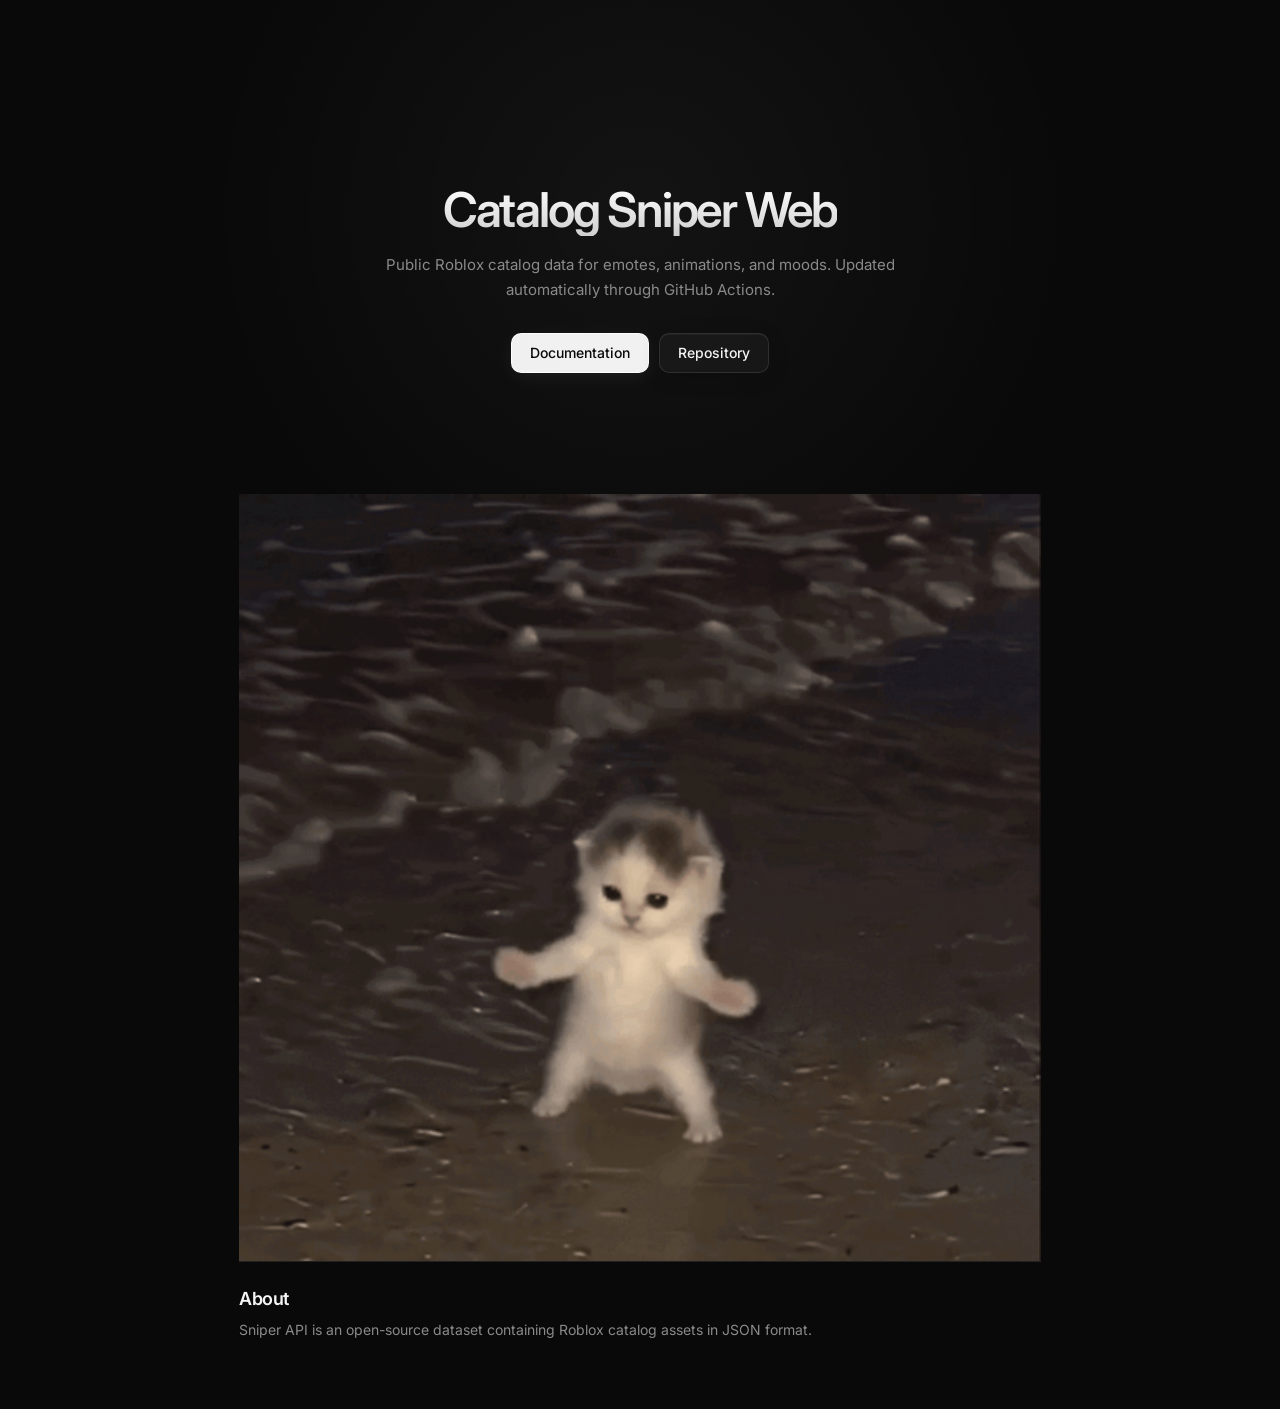
==== public/index.html @ e554ef7b "first commit" ====
<!DOCTYPE html>
<html lang="en">
<head>
    <meta charset="UTF-8">
    <meta name="viewport" content="width=device-width, initial-scale=1.0">
    <title>Catalog Sniper</title>
    <link rel="stylesheet" href="style.css">
</head>
<body>
<div class="container">
    <header>
        <h1>Catalog Sniper Web</h1>
        <p>
            Public Roblox catalog data for emotes, animations, and moods.
            Updated automatically through GitHub Actions.
        </p>
        <div class="actions">
            <a class="button primary" href="/docs">Documentation</a>
            <a class="button" href="https://github.com/B4TM4N-0/catalog-sniper" target="_blank" rel="noopener noreferrer">Repository</a>
        </div>
    </header>
    <img src="cat-cat-dance.gif" alt="Dancing cat">
    <section class="info">
        <h2>About</h2>
        <p>
            Sniper API is an open-source dataset containing Roblox catalog
            assets in JSON format.
        </p>
    </section>
</div>
</body>
</html>
---- public/style.css ----
@import url('https://fonts.googleapis.com/css2?family=Inter:wght@400;500;600&family=JetBrains+Mono:wght@400;500&display=swap');

:root {
    --background: #090909;
    --foreground: #f5f5f5;
    --muted: #8a8a8a;
    --border: rgba(255, 255, 255, 0.1);
    --glass: rgba(255, 255, 255, 0.035);
    --glass-hover: rgba(255, 255, 255, 0.07);
}

* {
    box-sizing: border-box;
}

html {
    min-height: 100%;
    scroll-behavior: smooth;
}

body {
    margin: 0;
    min-height: 100vh;
    background: radial-gradient(circle at 50% 15%, rgba(255, 255, 255, 0.045), transparent 32%), var(--background);
    color: var(--foreground);
    font-family: Inter, sans-serif;
    display: flex;
    justify-content: center;
    -webkit-font-smoothing: antialiased;
}

.container {
    width: 100%;
    max-width: 850px;
    min-height: 100vh;
    padding: 64px 24px;
    display: flex;
    flex-direction: column;
}

header {
    min-height: 430px;
    display: flex;
    flex-direction: column;
    align-items: center;
    justify-content: center;
    text-align: center;
    animation: hero-in .7s ease both;
}

h1 {
    margin: 0 0 16px;
    font-size: 48px;
    font-weight: 600;
    letter-spacing: -2.2px;
    line-height: 1.05;
    background: linear-gradient(180deg, #ffffff 0%, #cfcfcf 100%);
    -webkit-background-clip: text;
    background-clip: text;
    color: transparent;
}

header p {
    max-width: 600px;
    margin: 0;
    color: var(--muted);
    font-size: 15px;
    line-height: 1.7;
}

.actions {
    display: flex;
    align-items: center;
    justify-content: center;
    gap: 10px;
    margin-top: 30px;
    animation: buttons-in .7s .1s ease both;
}

.button {
    position: relative;
    display: inline-flex;
    align-items: center;
    justify-content: center;
    height: 40px;
    padding: 0 18px;
    border: 1px solid var(--border);
    border-radius: 10px;
    background: var(--glass);
    color: var(--foreground);
    text-decoration: none;
    font-size: 14px;
    font-weight: 500;
    backdrop-filter: blur(12px);
    -webkit-backdrop-filter: blur(12px);
    box-shadow: inset 0 1px 0 rgba(255, 255, 255, 0.04), 0 4px 20px rgba(0, 0, 0, 0.15);
    transition: transform .2s ease, background-color .2s ease, border-color .2s ease, box-shadow .2s ease;
}

.button:hover {
    background: var(--glass-hover);
    border-color: rgba(255, 255, 255, 0.18);
    transform: translateY(-2px);
    box-shadow: inset 0 1px 0 rgba(255, 255, 255, 0.06), 0 8px 25px rgba(0, 0, 0, 0.25);
}

.button:active {
    transform: translateY(0);
}

.button.primary {
    background: rgba(255, 255, 255, 0.94);
    border-color: rgba(255, 255, 255, 0.9);
    color: #090909;
    box-shadow: 0 4px 20px rgba(255, 255, 255, 0.06);
}

.button.primary:hover {
    background: #ffffff;
    border-color: #ffffff;
    box-shadow: 0 8px 28px rgba(255, 255, 255, 0.1);
}

.info {
    margin-top: auto;
    padding: 26px 0 4px;
    border-top: 1px solid var(--border);
    animation: fade-in .8s .2s ease both;
}

.info h2 {
    margin: 0 0 10px;
    font-size: 18px;
    font-weight: 600;
    letter-spacing: -0.4px;
}

.info p {
    max-width: 650px;
    margin: 0;
    color: var(--muted);
    font-size: 14px;
    line-height: 1.6;
}



/* animating kwkwkw */

@keyframes hero-in {
    from {opacity: 0; transform: translateY(12px)}
    to {opacity: 1; transform: translateY(0)}
}

@keyframes buttons-in {
    from {opacity: 0; transform: translateY(8px)}
    to {opacity: 1; transform: translateY(0)}
}

@keyframes fade-in {
    from {opacity: 0}
    to {opacity: 1}
}

/* mobile sizing*/

@media (max-width: 600px) {
    .container {padding: 40px 20px;}

    header {min-height: 400px}
    h1 {font-size: 36px; letter-spacing: -1.6px}
    header p {font-size: 14px}
    
    .actions {width: 100%; max-width: 330px}
    .button {flex: 1}
    .info {padding-top: 22px}
}

@media (prefers-reduced-motion: reduce) {
    *,
    *::before,
    *::after {animation-duration: 0.01ms !important; animation-iteration-count: 1 !important; transition-duration: 0.01ms !important;
    }
}
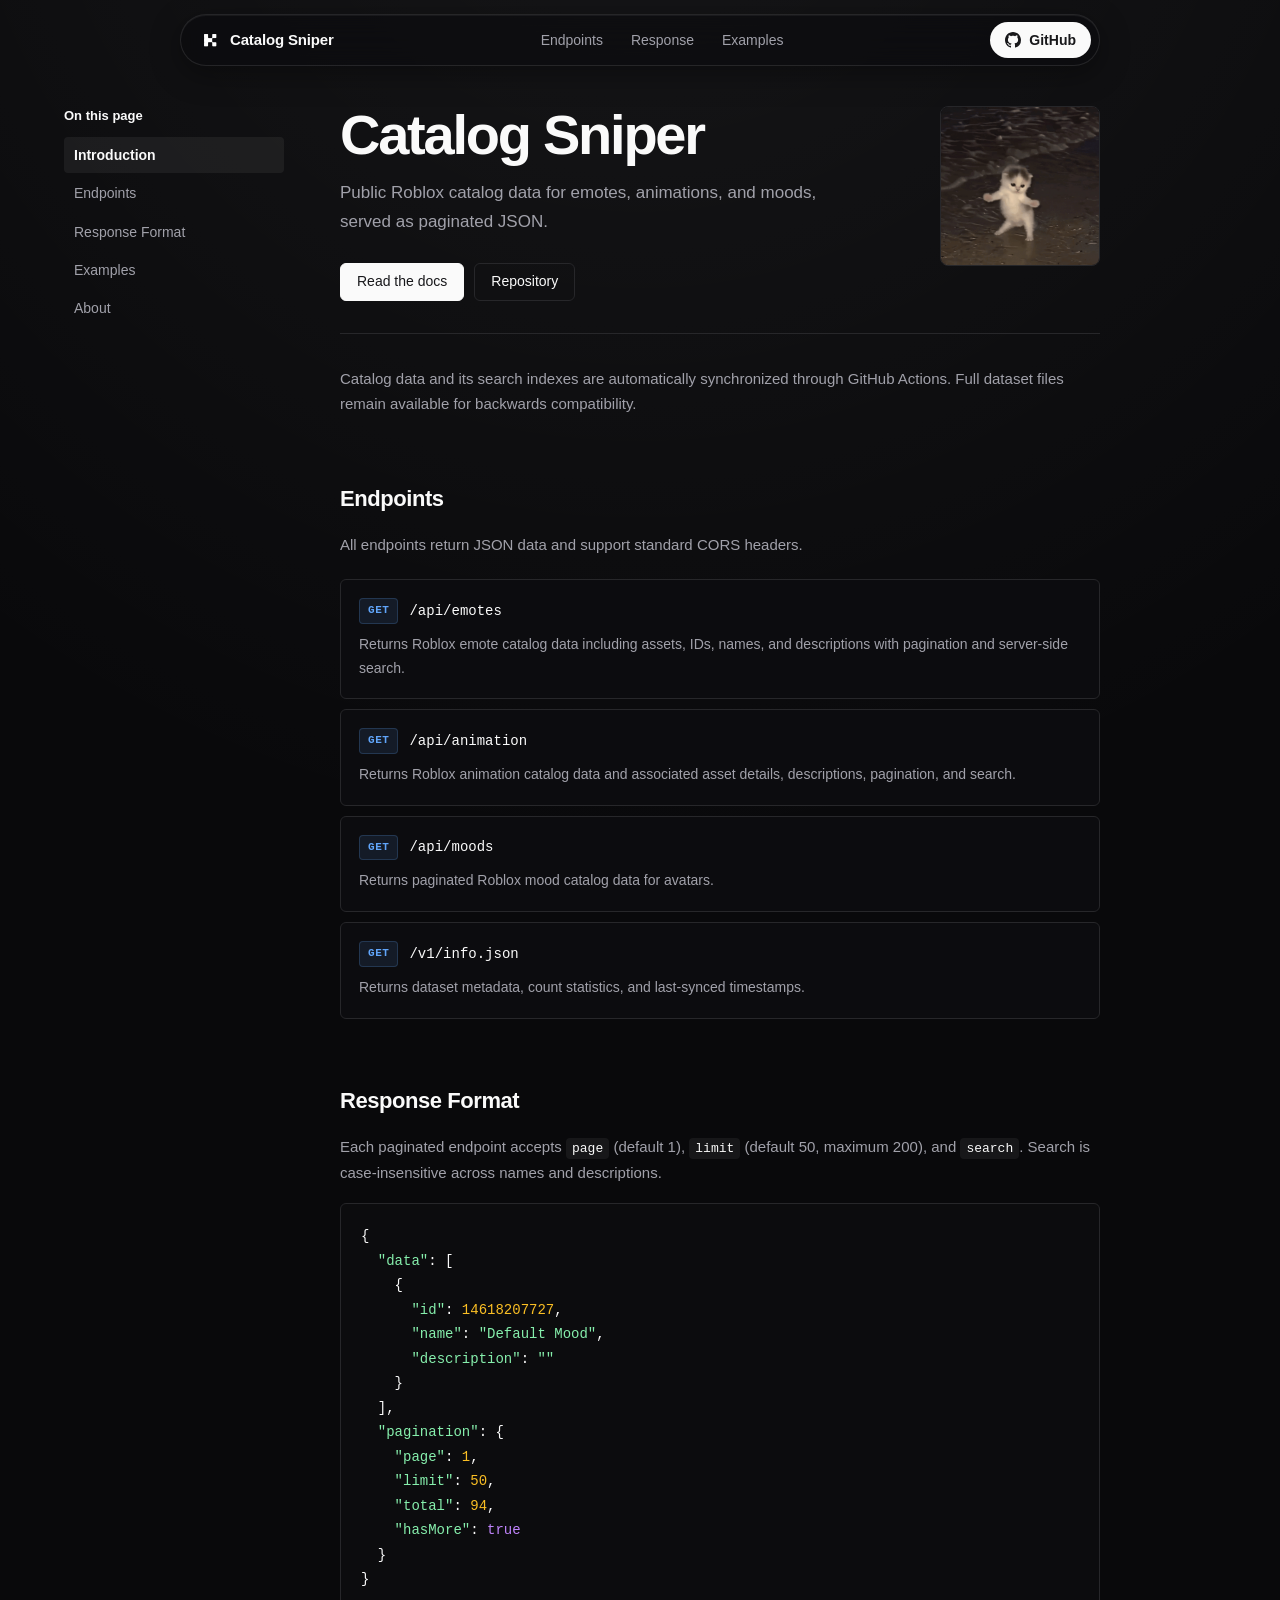
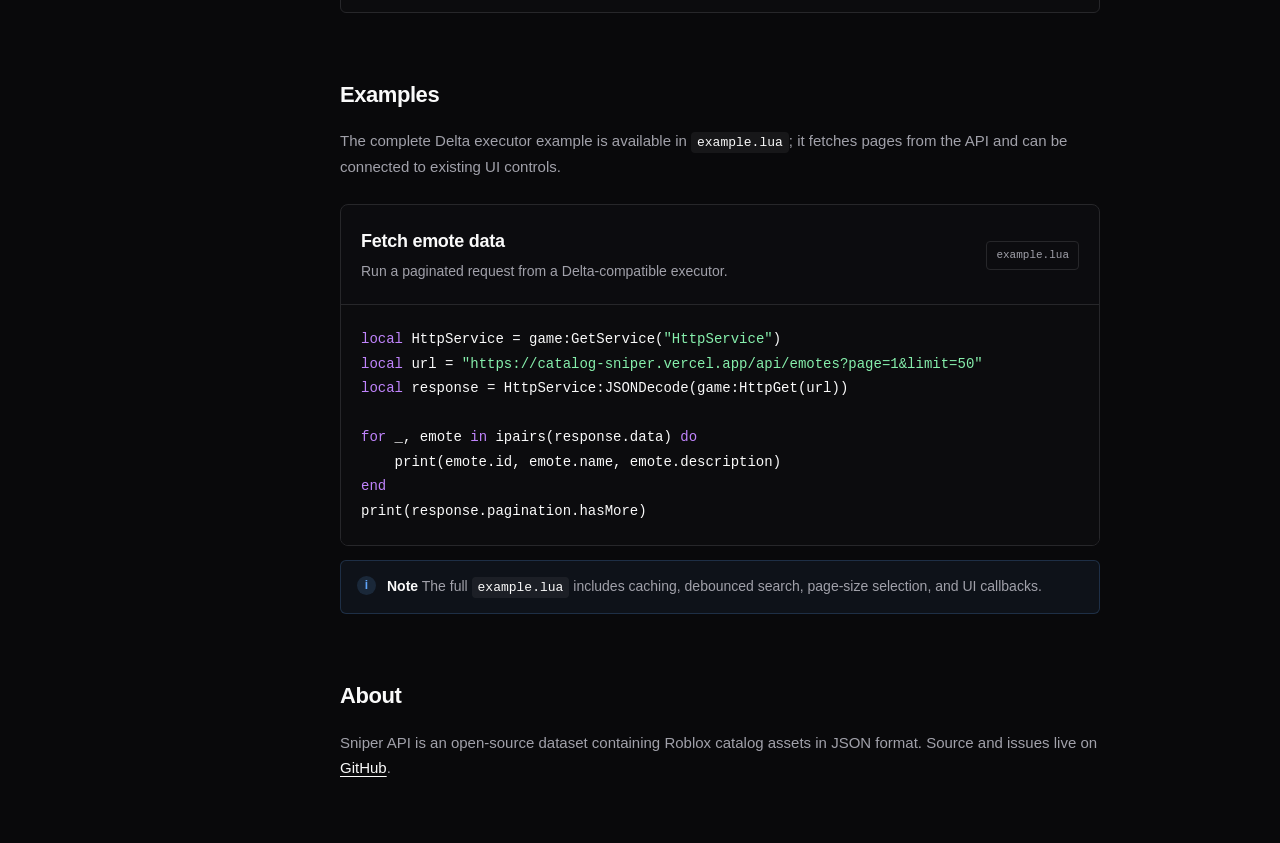
==== commit e07d1639: "Add files via upload" ====
--- a/public/index.html
+++ b/public/index.html
@@ -1,32 +1,208 @@
-<!DOCTYPE html>
-<html lang="en">
-<head>
-    <meta charset="UTF-8">
-    <meta name="viewport" content="width=device-width, initial-scale=1.0">
-    <title>Catalog Sniper</title>
-    <link rel="stylesheet" href="style.css">
-</head>
-<body>
-<div class="container">
-    <header>
-        <h1>Catalog Sniper Web</h1>
-        <p>
-            Public Roblox catalog data for emotes, animations, and moods.
-            Updated automatically through GitHub Actions.
-        </p>
-        <div class="actions">
-            <a class="button primary" href="/docs">Documentation</a>
-            <a class="button" href="https://github.com/B4TM4N-0/catalog-sniper" target="_blank" rel="noopener noreferrer">Repository</a>
-        </div>
-    </header>
-    <img src="cat-cat-dance.gif" alt="Dancing cat">
-    <section class="info">
-        <h2>About</h2>
-        <p>
-            Sniper API is an open-source dataset containing Roblox catalog
-            assets in JSON format.
-        </p>
-    </section>
-</div>
-</body>
-</html>
+<!DOCTYPE html>
+<html lang="en" class="dark">
+<head>
+    <meta charset="UTF-8">
+    <meta name="viewport" content="width=device-width, initial-scale=1.0">
+    <title>Catalog Sniper</title>
+    <meta name="description" content="Public Roblox catalog data for emotes, animations, and moods through paginated JSON APIs.">
+    <link rel="stylesheet" href="style.css">
+</head>
+<body>
+    <div class="sky" aria-hidden="true">
+        <span class="star" style="--top:-4%;--left:78%;--delay:0s;--dur:9s"></span>
+        <span class="star" style="--top:6%;--left:96%;--delay:3.2s;--dur:11s"></span>
+        <span class="star" style="--top:18%;--left:60%;--delay:6.1s;--dur:10s"></span>
+        <span class="star" style="--top:2%;--left:45%;--delay:8.4s;--dur:13s"></span>
+        <span class="star" style="--top:30%;--left:104%;--delay:1.7s;--dur:12s"></span>
+        <span class="star" style="--top:12%;--left:85%;--delay:10.3s;--dur:9.5s"></span>
+        <span class="star" style="--top:-2%;--left:25%;--delay:5s;--dur:14s"></span>
+    </div>
+
+    <header class="header">
+        <div class="header-container">
+            <a href="#top" class="brand">
+                <img class="brand-logo" src="assets/logo.png" alt="" width="22" height="22">
+                <span>Catalog Sniper</span>
+            </a>
+            <nav class="header-links" aria-label="Sections">
+                <a href="#endpoints">Endpoints</a>
+                <a href="#response">Response</a>
+                <a href="#examples">Examples</a>
+            </nav>
+            <a class="gh-button" href="https://github.com/zvqn/catalog-sniper" target="_blank" rel="noopener noreferrer">
+                <svg viewBox="0 0 16 16" width="16" height="16" fill="currentColor" aria-hidden="true"><path d="M8 0C3.58 0 0 3.58 0 8c0 3.54 2.29 6.53 5.47 7.59.4.07.55-.17.55-.38 0-.19-.01-.82-.01-1.49-2.01.37-2.53-.49-2.69-.94-.09-.23-.48-.94-.82-1.13-.28-.15-.68-.52-.01-.53.63-.01 1.08.58 1.23.82.72 1.21 1.87.87 2.33.66.07-.52.28-.87.51-1.07-1.78-.2-3.64-.89-3.64-3.95 0-.87.31-1.59.82-2.15-.08-.2-.36-1.02.08-2.12 0 0 .67-.21 2.2.82.64-.18 1.32-.27 2-.27s1.36.09 2 .27c1.53-1.04 2.2-.82 2.2-.82.44 1.1.16 1.92.08 2.12.51.56.82 1.27.82 2.15 0 3.07-1.87 3.75-3.65 3.95.29.25.54.73.54 1.48 0 1.07-.01 1.93-.01 2.2 0 .21.15.46.55.38A8.01 8.01 0 0 0 16 8c0-4.42-3.58-8-8-8z"/></svg>
+                <span>GitHub</span>
+            </a>
+        </div>
+    </header>
+
+    <div class="page">
+    <div class="docs-container" id="top">
+        <aside class="sidebar">
+            <div class="sidebar-group">
+                <span class="sidebar-title">On this page</span>
+                <nav class="sidebar-links">
+                    <a href="#introduction" class="active">Introduction</a>
+                    <a href="#endpoints">Endpoints</a>
+                    <a href="#response">Response Format</a>
+                    <a href="#examples">Examples</a>
+                    <a href="#about">About</a>
+                </nav>
+            </div>
+        </aside>
+
+        <main class="content">
+            <section id="introduction">
+                <div class="hero">
+                    <div class="hero-text">
+                        <h1>Catalog Sniper</h1>
+                        <p class="lead">
+                            Public Roblox catalog data for emotes, animations, and moods,
+                            served as paginated JSON.
+                        </p>
+                        <div class="actions">
+                            <a class="button primary" href="#endpoints">Read the docs</a>
+                            <a class="button" href="https://github.com/zvqn/catalog-sniper" target="_blank" rel="noopener noreferrer">Repository</a>
+                        </div>
+                    </div>
+                    <img class="hero-gif" src="assets/cat-aura.gif" alt="" width="160" height="160">
+                </div>
+                <hr class="separator">
+                <p>
+                    Catalog data and its search indexes are automatically synchronized through GitHub Actions.
+                    Full dataset files remain available for backwards compatibility.
+                </p>
+            </section>
+
+            <section id="endpoints">
+                <h2>Endpoints</h2>
+                <p>All endpoints return JSON data and support standard CORS headers.</p>
+                <div class="endpoints-list">
+                    <div class="endpoint-card">
+                        <div class="endpoint-header">
+                            <span class="badge badge-get">GET</span>
+                            <code>/api/emotes</code>
+                        </div>
+                        <p>
+                            Returns Roblox emote catalog data including assets,
+                            IDs, names, and descriptions with pagination and server-side search.
+                        </p>
+                    </div>
+                    <div class="endpoint-card">
+                        <div class="endpoint-header">
+                            <span class="badge badge-get">GET</span>
+                            <code>/api/animation</code>
+                        </div>
+                        <p>
+                            Returns Roblox animation catalog data and
+                            associated asset details, descriptions, pagination, and search.
+                        </p>
+                    </div>
+                    <div class="endpoint-card">
+                        <div class="endpoint-header">
+                            <span class="badge badge-get">GET</span>
+                            <code>/api/moods</code>
+                        </div>
+                        <p>
+                            Returns paginated Roblox mood catalog data for avatars.
+                        </p>
+                    </div>
+                    <div class="endpoint-card">
+                        <div class="endpoint-header">
+                            <span class="badge badge-get">GET</span>
+                            <code>/v1/info.json</code>
+                        </div>
+                        <p>
+                            Returns dataset metadata, count statistics,
+                            and last-synced timestamps.
+                        </p>
+                    </div>
+                </div>
+            </section>
+
+            <section id="response">
+                <h2>Response Format</h2>
+                <p>Each paginated endpoint accepts <code>page</code> (default 1), <code>limit</code> (default 50, maximum 200), and <code>search</code>. Search is case-insensitive across names and descriptions.</p>
+                <div class="code-block">
+                    <pre><code>{
+  <span class="key">"data"</span>: [
+    {
+      <span class="key">"id"</span>: <span class="number">14618207727</span>,
+      <span class="key">"name"</span>: <span class="string">"Default Mood"</span>,
+      <span class="key">"description"</span>: <span class="string">""</span>
+    }
+  ],
+  <span class="key">"pagination"</span>: {
+    <span class="key">"page"</span>: <span class="number">1</span>,
+    <span class="key">"limit"</span>: <span class="number">50</span>,
+    <span class="key">"total"</span>: <span class="number">94</span>,
+    <span class="key">"hasMore"</span>: <span class="keyword">true</span>
+  }
+}</code></pre>
+                </div>
+            </section>
+
+            <section id="examples">
+                <h2>Examples</h2>
+                <p class="section-description">The complete Delta executor example is available in <code>example.lua</code>; it fetches pages from the API and can be connected to existing UI controls.</p>
+                <div class="example-card">
+                    <div class="example-info">
+                        <div>
+                            <h3>Fetch emote data</h3>
+                            <p>Run a paginated request from a Delta-compatible executor.</p>
+                        </div>
+                        <span class="example-file">example.lua</span>
+                    </div>
+                    <div class="code-block">
+                        <pre><code><span class="keyword">local</span> HttpService = game:GetService(<span class="string">"HttpService"</span>)
+<span class="keyword">local</span> url = <span class="string">"https://catalog-sniper.vercel.app/api/emotes?page=1&amp;limit=50"</span>
+<span class="keyword">local</span> response = HttpService:JSONDecode(game:HttpGet(url))
+
+<span class="keyword">for</span> _, emote <span class="keyword">in</span> ipairs(response.data) <span class="keyword">do</span>
+    print(emote.id, emote.name, emote.description)
+<span class="keyword">end</span>
+print(response.pagination.hasMore)</code></pre>
+                    </div>
+                </div>
+                <div class="example-note">
+                    <span class="note-icon">i</span>
+                    <p>
+                        <strong>Note</strong>
+                        The full <code>example.lua</code> includes caching,
+                        debounced search, page-size selection, and UI callbacks.
+                    </p>
+                </div>
+            </section>
+
+            <section id="about">
+                <h2>About</h2>
+                <p>
+                    Sniper API is an open-source dataset containing Roblox catalog
+                    assets in JSON format. Source and issues live on
+                    <a href="https://github.com/B4TM4N-0/catalog-sniper" target="_blank" rel="noopener noreferrer">GitHub</a>.
+                </p>
+            </section>
+        </main>
+    </div>
+    </div>
+
+    <script>
+        (function () {
+            var links = document.querySelectorAll('.sidebar-links a');
+            var map = {};
+            links.forEach(function (a) { map[a.getAttribute('href').slice(1)] = a; });
+            var sections = document.querySelectorAll('main section');
+            if (!('IntersectionObserver' in window)) return;
+            var io = new IntersectionObserver(function (entries) {
+                entries.forEach(function (e) {
+                    if (e.isIntersecting && map[e.target.id]) {
+                        links.forEach(function (l) { l.classList.remove('active'); });
+                        map[e.target.id].classList.add('active');
+                    }
+                });
+            }, { rootMargin: '-20% 0px -70% 0px' });
+            sections.forEach(function (s) { io.observe(s); });
+        })();
+    </script>
+</body>
+</html>
--- a/public/style.css
+++ b/public/style.css
@@ -1,184 +1,677 @@
-@import url('https://fonts.googleapis.com/css2?family=Inter:wght@400;500;600&family=JetBrains+Mono:wght@400;500&display=swap');
-
-:root {
-    --background: #090909;
-    --foreground: #f5f5f5;
-    --muted: #8a8a8a;
-    --border: rgba(255, 255, 255, 0.1);
-    --glass: rgba(255, 255, 255, 0.035);
-    --glass-hover: rgba(255, 255, 255, 0.07);
-}
-
-* {
-    box-sizing: border-box;
-}
-
-html {
-    min-height: 100%;
-    scroll-behavior: smooth;
-}
-
-body {
-    margin: 0;
-    min-height: 100vh;
-    background: radial-gradient(circle at 50% 15%, rgba(255, 255, 255, 0.045), transparent 32%), var(--background);
-    color: var(--foreground);
-    font-family: Inter, sans-serif;
-    display: flex;
-    justify-content: center;
-    -webkit-font-smoothing: antialiased;
-}
-
-.container {
-    width: 100%;
-    max-width: 850px;
-    min-height: 100vh;
-    padding: 64px 24px;
-    display: flex;
-    flex-direction: column;
-}
-
-header {
-    min-height: 430px;
-    display: flex;
-    flex-direction: column;
-    align-items: center;
-    justify-content: center;
-    text-align: center;
-    animation: hero-in .7s ease both;
-}
-
-h1 {
-    margin: 0 0 16px;
-    font-size: 48px;
-    font-weight: 600;
-    letter-spacing: -2.2px;
-    line-height: 1.05;
-    background: linear-gradient(180deg, #ffffff 0%, #cfcfcf 100%);
-    -webkit-background-clip: text;
-    background-clip: text;
-    color: transparent;
-}
-
-header p {
-    max-width: 600px;
-    margin: 0;
-    color: var(--muted);
-    font-size: 15px;
-    line-height: 1.7;
-}
-
-.actions {
-    display: flex;
-    align-items: center;
-    justify-content: center;
-    gap: 10px;
-    margin-top: 30px;
-    animation: buttons-in .7s .1s ease both;
-}
-
-.button {
-    position: relative;
-    display: inline-flex;
-    align-items: center;
-    justify-content: center;
-    height: 40px;
-    padding: 0 18px;
-    border: 1px solid var(--border);
-    border-radius: 10px;
-    background: var(--glass);
-    color: var(--foreground);
-    text-decoration: none;
-    font-size: 14px;
-    font-weight: 500;
-    backdrop-filter: blur(12px);
-    -webkit-backdrop-filter: blur(12px);
-    box-shadow: inset 0 1px 0 rgba(255, 255, 255, 0.04), 0 4px 20px rgba(0, 0, 0, 0.15);
-    transition: transform .2s ease, background-color .2s ease, border-color .2s ease, box-shadow .2s ease;
-}
-
-.button:hover {
-    background: var(--glass-hover);
-    border-color: rgba(255, 255, 255, 0.18);
-    transform: translateY(-2px);
-    box-shadow: inset 0 1px 0 rgba(255, 255, 255, 0.06), 0 8px 25px rgba(0, 0, 0, 0.25);
-}
-
-.button:active {
-    transform: translateY(0);
-}
-
-.button.primary {
-    background: rgba(255, 255, 255, 0.94);
-    border-color: rgba(255, 255, 255, 0.9);
-    color: #090909;
-    box-shadow: 0 4px 20px rgba(255, 255, 255, 0.06);
-}
-
-.button.primary:hover {
-    background: #ffffff;
-    border-color: #ffffff;
-    box-shadow: 0 8px 28px rgba(255, 255, 255, 0.1);
-}
-
-.info {
-    margin-top: auto;
-    padding: 26px 0 4px;
-    border-top: 1px solid var(--border);
-    animation: fade-in .8s .2s ease both;
-}
-
-.info h2 {
-    margin: 0 0 10px;
-    font-size: 18px;
-    font-weight: 600;
-    letter-spacing: -0.4px;
-}
-
-.info p {
-    max-width: 650px;
-    margin: 0;
-    color: var(--muted);
-    font-size: 14px;
-    line-height: 1.6;
-}
-
-
-
-/* animating kwkwkw */
-
-@keyframes hero-in {
-    from {opacity: 0; transform: translateY(12px)}
-    to {opacity: 1; transform: translateY(0)}
-}
-
-@keyframes buttons-in {
-    from {opacity: 0; transform: translateY(8px)}
-    to {opacity: 1; transform: translateY(0)}
-}
-
-@keyframes fade-in {
-    from {opacity: 0}
-    to {opacity: 1}
-}
-
-/* mobile sizing*/
-
-@media (max-width: 600px) {
-    .container {padding: 40px 20px;}
-
-    header {min-height: 400px}
-    h1 {font-size: 36px; letter-spacing: -1.6px}
-    header p {font-size: 14px}
-    
-    .actions {width: 100%; max-width: 330px}
-    .button {flex: 1}
-    .info {padding-top: 22px}
-}
-
-@media (prefers-reduced-motion: reduce) {
-    *,
-    *::before,
-    *::after {animation-duration: 0.01ms !important; animation-iteration-count: 1 !important; transition-duration: 0.01ms !important;
-    }
-}
+@import url('https://fonts.googleapis.com/css2?family=Geist:wght@400;500;600;700&family=Geist+Mono:wght@400;500&display=swap');
+
+:root {
+    --background: #09090b;
+    --foreground: #fafafa;
+    --muted: #27272a;
+    --muted-foreground: #a1a1aa;
+    --border: #27272a;
+
+    --card: #0c0c0f;
+    --card-hover: #141417;
+
+    --primary: #fafafa;
+    --primary-foreground: #18181b;
+
+    --accent-get: #60a5fa;
+    --accent-get-bg: rgba(96, 165, 250, 0.1);
+
+    --accent-blue: #60a5fa;
+    --accent-purple: #c084fc;
+    --accent-green: #86efac;
+    --accent-yellow: #fbbf24;
+    --accent-red: #ff7b72;
+
+    --code-bg: #0c0c0e;
+
+    --radius-lg: 8px;
+    --radius-md: 6px;
+    --radius-sm: 4px;
+}
+
+* {
+    box-sizing: border-box;
+    margin: 0;
+    padding: 0;
+}
+
+html {
+    scroll-behavior: smooth;
+    color-scheme: dark;
+}
+
+body {
+    background-color: var(--background);
+    color: var(--foreground);
+    font-family: 'Geist', -apple-system, BlinkMacSystemFont, "Segoe UI", Roboto, sans-serif;
+    -webkit-font-smoothing: antialiased;
+    font-size: 15px;
+    line-height: 1.6;
+}
+
+a {
+    color: var(--foreground);
+    text-underline-offset: 3px;
+}
+
+:focus-visible {
+    outline: 2px solid var(--accent-blue);
+    outline-offset: 2px;
+}
+
+/* shooting stars */
+
+body {
+    background:
+        radial-gradient(circle at 50% -10%, rgba(255, 255, 255, 0.06), transparent 40%),
+        var(--background);
+}
+
+.sky {
+    position: fixed;
+    inset: 0;
+    z-index: 0;
+    overflow: hidden;
+    pointer-events: none;
+}
+
+.star {
+    position: absolute;
+    top: var(--top);
+    left: var(--left);
+    width: 150px;
+    height: 2px;
+    border-radius: 2px;
+    background: linear-gradient(90deg, transparent, rgba(255, 255, 255, .9));
+    box-shadow: 0 0 8px 1px rgba(255, 255, 255, .35);
+    opacity: 0;
+    transform: rotate(135deg);
+    animation: shoot var(--dur) var(--delay) linear infinite;
+}
+
+@keyframes shoot {
+    0%   { opacity: 0; transform: translate(0, 0) rotate(135deg); }
+    2%   { opacity: 1; }
+    13%  { opacity: 0; transform: translate(-700px, 700px) rotate(135deg); }
+    100% { opacity: 0; transform: translate(-700px, 700px) rotate(135deg); }
+}
+
+.page {
+    position: relative;
+    z-index: 1;
+}
+
+/* header: floating pill */
+
+.header {
+    position: sticky;
+    top: 0;
+    z-index: 50;
+    padding: 14px 16px 0;
+    pointer-events: none;
+}
+
+.header-container {
+    max-width: 920px;
+    height: 52px;
+    margin: 0 auto;
+    padding: 0 8px 0 18px;
+    display: flex;
+    align-items: center;
+    justify-content: space-between;
+    gap: 16px;
+    border: 1px solid rgba(255, 255, 255, .1);
+    border-radius: 999px;
+    background: rgba(12, 12, 15, .65);
+    backdrop-filter: blur(14px);
+    -webkit-backdrop-filter: blur(14px);
+    box-shadow: inset 0 1px 0 rgba(255, 255, 255, .05), 0 8px 30px rgba(0, 0, 0, .35);
+    pointer-events: auto;
+}
+
+.brand {
+    display: flex;
+    align-items: center;
+    gap: 9px;
+    color: var(--foreground);
+    font-size: 15px;
+    font-weight: 600;
+    letter-spacing: -.01em;
+    text-decoration: none;
+}
+
+.brand-logo {
+    display: block;
+    flex-shrink: 0;
+    object-fit: contain;
+}
+
+.header-links {
+    display: flex;
+    gap: 4px;
+}
+
+.header-links a {
+    padding: 6px 12px;
+    border-radius: 999px;
+    color: var(--muted-foreground);
+    font-size: 14px;
+    font-weight: 500;
+    text-decoration: none;
+    transition: color .15s ease, background-color .15s ease;
+}
+
+.header-links a:hover {
+    color: var(--foreground);
+    background: rgba(255, 255, 255, .07);
+}
+
+.gh-button {
+    display: inline-flex;
+    align-items: center;
+    gap: 8px;
+    height: 36px;
+    padding: 0 15px;
+    border-radius: 999px;
+    background: var(--primary);
+    color: var(--primary-foreground);
+    font-size: 14px;
+    font-weight: 600;
+    text-decoration: none;
+    transition: background-color .15s ease, transform .15s ease;
+}
+
+.gh-button:hover {
+    background: #e4e4e7;
+}
+
+.gh-button:active {
+    transform: scale(.97);
+}
+
+/* layout */
+
+.docs-container {
+    max-width: 1200px;
+    margin: 0 auto;
+    display: flex;
+    padding: 40px 24px;
+    gap: 56px;
+}
+
+.sidebar {
+    width: 220px;
+    flex-shrink: 0;
+    position: sticky;
+    top: 100px;
+    height: calc(100vh - 120px);
+    overflow-y: auto;
+}
+
+.sidebar-title {
+    display: block;
+    margin-bottom: 10px;
+    color: var(--foreground);
+    font-size: 13px;
+    font-weight: 600;
+}
+
+.sidebar-links {
+    display: flex;
+    flex-direction: column;
+    gap: 2px;
+}
+
+.sidebar-links a {
+    padding: 7px 10px;
+    border-radius: var(--radius-sm);
+    color: var(--muted-foreground);
+    font-size: 14px;
+    font-weight: 500;
+    text-decoration: none;
+    transition: color .15s ease, background-color .15s ease;
+}
+
+.sidebar-links a:hover {
+    color: var(--foreground);
+    background: rgba(255, 255, 255, .04);
+}
+
+.sidebar-links a.active {
+    color: var(--foreground);
+    background: rgba(255, 255, 255, .06);
+    font-weight: 600;
+}
+
+.content {
+    flex: 1;
+    max-width: 760px;
+    min-width: 0;
+    text-align: left;
+}
+
+/* hero */
+
+.hero {
+    display: flex;
+    align-items: flex-start;
+    justify-content: space-between;
+    gap: 32px;
+}
+
+.hero-text {
+    min-width: 0;
+}
+
+.hero-gif {
+    width: 160px;
+    height: 160px;
+    flex-shrink: 0;
+    object-fit: cover;
+    border: 1px solid var(--border);
+    border-radius: var(--radius-lg);
+    background: var(--card);
+}
+
+h1 {
+    margin-bottom: 14px;
+    font-size: 56px;
+    font-weight: 700;
+    letter-spacing: -.04em;
+    line-height: 1.05;
+}
+
+.lead {
+    max-width: 520px;
+    color: var(--muted-foreground);
+    font-size: 17px;
+    line-height: 1.7;
+}
+
+.actions {
+    display: flex;
+    flex-wrap: wrap;
+    gap: 10px;
+    margin-top: 26px;
+}
+
+.button {
+    display: inline-flex;
+    align-items: center;
+    justify-content: center;
+    height: 38px;
+    padding: 0 16px;
+    border: 1px solid var(--border);
+    border-radius: var(--radius-md);
+    background: transparent;
+    color: var(--foreground);
+    font-size: 14px;
+    font-weight: 500;
+    text-decoration: none;
+    transition: background-color .15s ease, border-color .15s ease;
+}
+
+.button:hover {
+    background: rgba(255, 255, 255, .06);
+    border-color: #3f3f46;
+}
+
+.button.primary {
+    background: var(--primary);
+    border-color: var(--primary);
+    color: var(--primary-foreground);
+}
+
+.button.primary:hover {
+    background: #e4e4e7;
+    border-color: #e4e4e7;
+}
+
+.separator {
+    height: 1px;
+    margin: 32px 0;
+    border: 0;
+    background: var(--border);
+}
+
+/* sections */
+
+section {
+    margin-bottom: 64px;
+    scroll-margin-top: 90px;
+}
+
+h2 {
+    margin-bottom: 12px;
+    padding-bottom: 4px;
+    font-size: 22px;
+    font-weight: 600;
+    letter-spacing: -.02em;
+}
+
+p {
+    margin-bottom: 16px;
+    color: var(--muted-foreground);
+    font-size: 15px;
+    line-height: 1.7;
+}
+
+p a {
+    color: var(--foreground);
+}
+
+code {
+    padding: 3px 6px;
+    border-radius: var(--radius-sm);
+    background: rgba(255, 255, 255, .06);
+    color: var(--foreground);
+    font-family: 'Geist Mono', monospace;
+    font-size: 13px;
+}
+
+.endpoints-list {
+    display: flex;
+    flex-direction: column;
+    gap: 10px;
+    margin-top: 22px;
+}
+
+.endpoint-card {
+    padding: 18px;
+    border: 1px solid var(--border);
+    border-radius: var(--radius-md);
+    background: var(--card);
+    transition: background-color .15s ease, border-color .15s ease;
+}
+
+.endpoint-card:hover {
+    background: var(--card-hover);
+    border-color: transparent;
+}
+
+/* spinning white stroke on hover */
+@property --angle {
+    syntax: '<angle>';
+    initial-value: 0deg;
+    inherits: false;
+}
+
+.endpoint-card {
+    position: relative;
+}
+
+.endpoint-card::before {
+    content: "";
+    position: absolute;
+    inset: -1px;
+    padding: 1.5px;
+    border-radius: inherit;
+    background: conic-gradient(from var(--angle), transparent 0%, transparent 60%, rgba(255, 255, 255, .15) 80%, #ffffff 100%);
+    -webkit-mask: linear-gradient(#000 0 0) content-box, linear-gradient(#000 0 0);
+    -webkit-mask-composite: xor;
+    mask: linear-gradient(#000 0 0) content-box exclude, linear-gradient(#000 0 0);
+    opacity: 0;
+    transition: opacity .25s ease;
+    pointer-events: none;
+}
+
+.endpoint-card:hover::before {
+    opacity: 1;
+    animation: spin-stroke 2.2s linear infinite;
+}
+
+@keyframes spin-stroke {
+    to { --angle: 360deg; }
+}
+
+.endpoint-header {
+    display: flex;
+    align-items: center;
+    gap: 11px;
+    margin-bottom: 9px;
+}
+
+.endpoint-header code {
+    padding: 0;
+    background: transparent;
+    font-size: 14px;
+    font-weight: 500;
+}
+
+.endpoint-card p {
+    margin: 0;
+    font-size: 14px;
+}
+
+.badge {
+    padding: 3px 8px;
+    border-radius: var(--radius-sm);
+    font-family: 'Geist Mono', monospace;
+    font-size: 11px;
+    font-weight: 600;
+    letter-spacing: .05em;
+}
+
+.badge-get {
+    color: var(--accent-get);
+    background: var(--accent-get-bg);
+    border: 1px solid rgba(96, 165, 250, .2);
+}
+
+.code-block {
+    margin-top: 18px;
+    overflow: hidden;
+    border: 1px solid var(--border);
+    border-radius: var(--radius-md);
+    background: var(--code-bg);
+}
+
+pre {
+    padding: 20px;
+    overflow-x: auto;
+}
+
+pre code {
+    display: block;
+    padding: 0;
+    background: transparent;
+    font-size: 14px;
+    line-height: 1.75;
+    white-space: pre;
+}
+
+.key { color: var(--accent-green); }
+.string { color: var(--accent-green); }
+.number { color: var(--accent-yellow); }
+.null { color: var(--accent-red); }
+.keyword { color: var(--accent-purple); }
+.function { color: var(--accent-blue); }
+
+.section-description {
+    margin-bottom: 24px;
+    font-size: 15px;
+}
+
+.example-card {
+    overflow: hidden;
+    border: 1px solid var(--border);
+    border-radius: var(--radius-lg);
+    background: var(--card);
+}
+
+.example-info {
+    display: flex;
+    align-items: center;
+    justify-content: space-between;
+    gap: 24px;
+    padding: 22px 20px 20px;
+}
+
+.example-info h3 {
+    margin-bottom: 5px;
+    font-size: 18px;
+    font-weight: 600;
+    letter-spacing: -.015em;
+}
+
+.example-info p {
+    margin: 0;
+    font-size: 14px;
+}
+
+.example-file {
+    flex-shrink: 0;
+    padding: 5px 9px;
+    border: 1px solid var(--border);
+    border-radius: var(--radius-sm);
+    color: var(--muted-foreground);
+    font-family: 'Geist Mono', monospace;
+    font-size: 11px;
+}
+
+.example-card .code-block {
+    margin: 0;
+    border: 0;
+    border-top: 1px solid var(--border);
+    border-radius: 0;
+}
+
+.example-card pre {
+    padding: 22px 20px;
+}
+
+.example-card pre code {
+    font-size: 14px;
+    line-height: 1.75;
+}
+
+.example-note {
+    display: flex;
+    align-items: flex-start;
+    gap: 11px;
+    margin-top: 14px;
+    padding: 15px 16px;
+    border: 1px solid rgba(96, 165, 250, .2);
+    border-radius: var(--radius-md);
+    background: rgba(96, 165, 250, .06);
+}
+
+.example-note p {
+    margin: 0;
+    font-size: 14px;
+    line-height: 1.55;
+}
+
+.example-note strong {
+    color: var(--foreground);
+}
+
+.note-icon {
+    width: 19px;
+    height: 19px;
+    flex-shrink: 0;
+    display: flex;
+    align-items: center;
+    justify-content: center;
+    border-radius: 50%;
+    background: rgba(96, 165, 250, .15);
+    color: var(--accent-blue);
+    font-size: 12px;
+    font-weight: 600;
+}
+
+#about {
+    margin-bottom: 24px;
+}
+
+/* scrollbar */
+
+::-webkit-scrollbar { width: 7px; height: 7px; }
+::-webkit-scrollbar-track { background: transparent; }
+::-webkit-scrollbar-thumb { border-radius: 10px; background: #27272a; }
+::-webkit-scrollbar-thumb:hover { background: #3f3f46; }
+
+/* one entrance on load: the hero */
+
+@keyframes hero-in {
+    from { opacity: 0; transform: translateY(10px); }
+    to { opacity: 1; transform: translateY(0); }
+}
+
+.hero {
+    animation: hero-in .6s ease both;
+}
+
+/* mobile */
+
+@media (max-width: 768px) {
+    .docs-container {
+        flex-direction: column;
+        gap: 28px;
+        padding: 28px 16px;
+    }
+    .header { padding: 10px 12px 0; }
+    .header-container { padding: 0 6px 0 16px; }
+    .header-links { display: none; }
+    .sidebar {
+        width: 100%;
+        height: auto;
+        position: static;
+        padding-bottom: 16px;
+        border-bottom: 1px solid var(--border);
+    }
+    .sidebar-links {
+        flex-direction: row;
+        overflow-x: auto;
+        padding-bottom: 2px;
+    }
+    .sidebar-links a {
+        flex-shrink: 0;
+    }
+    .content {
+        max-width: none;
+    }
+    .hero {
+        flex-direction: column-reverse;
+        gap: 24px;
+    }
+    .hero-gif {
+        width: 120px;
+        height: 120px;
+    }
+    h1 {
+        font-size: 40px;
+    }
+    .lead {
+        font-size: 16px;
+    }
+    .example-info {
+        align-items: flex-start;
+        flex-direction: column;
+        gap: 12px;
+    }
+    .example-file {
+        align-self: flex-start;
+    }
+    .endpoint-header {
+        align-items: flex-start;
+    }
+    .endpoint-header code {
+        overflow-wrap: anywhere;
+    }
+    pre {
+        padding: 16px;
+    }
+    pre code {
+        font-size: 13px;
+    }
+}
+
+@media (prefers-reduced-motion: reduce) {
+    *, *::before, *::after {
+        animation-duration: 0.01ms !important;
+        animation-iteration-count: 1 !important;
+        transition-duration: 0.01ms !important;
+        scroll-behavior: auto !important;
+    }
+}
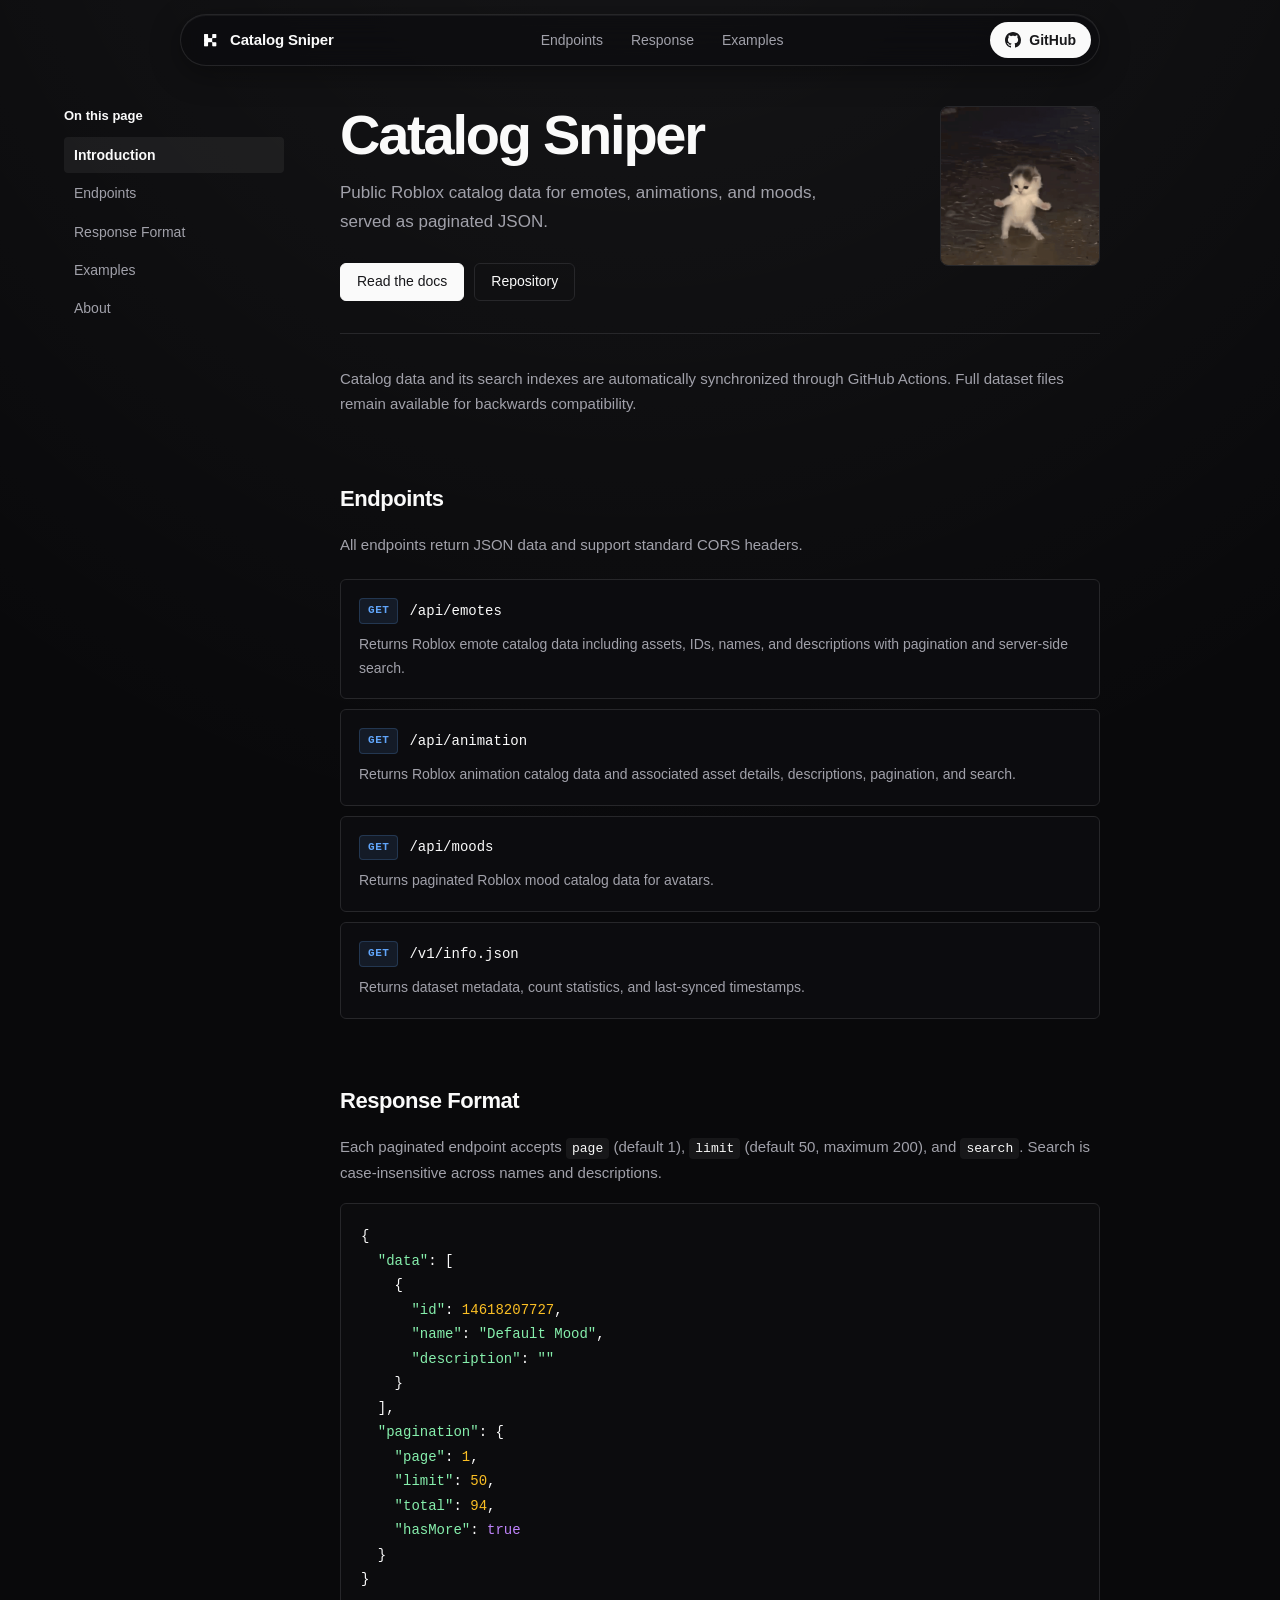
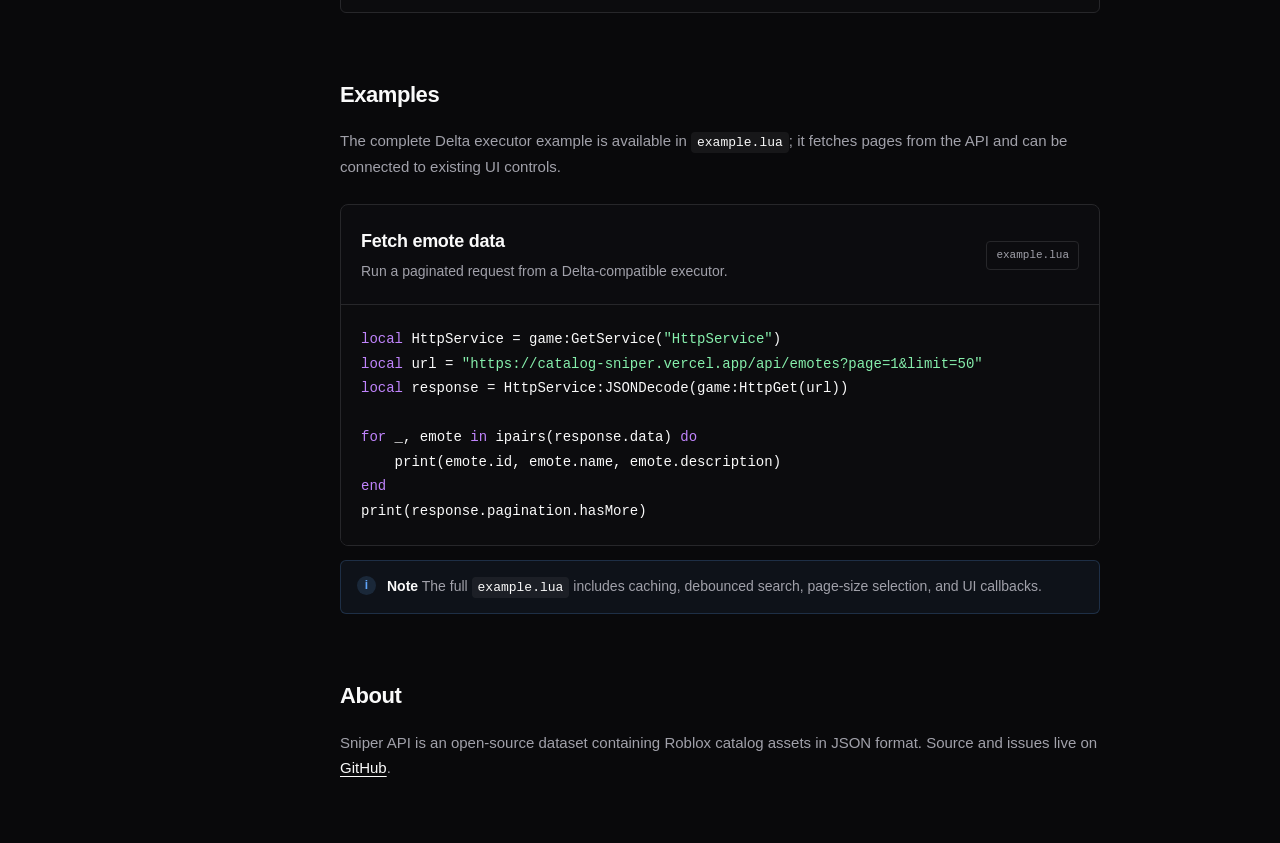
==== commit d3e61dba: "Update index.html" ====
--- a/public/index.html
+++ b/public/index.html
@@ -179,7 +179,7 @@
                 <p>
                     Sniper API is an open-source dataset containing Roblox catalog
                     assets in JSON format. Source and issues live on
-                    <a href="https://github.com/B4TM4N-0/catalog-sniper" target="_blank" rel="noopener noreferrer">GitHub</a>.
+                    <a href="https://github.com/zvqn/catalog-sniper" target="_blank" rel="noopener noreferrer">GitHub</a>.
                 </p>
             </section>
         </main>
